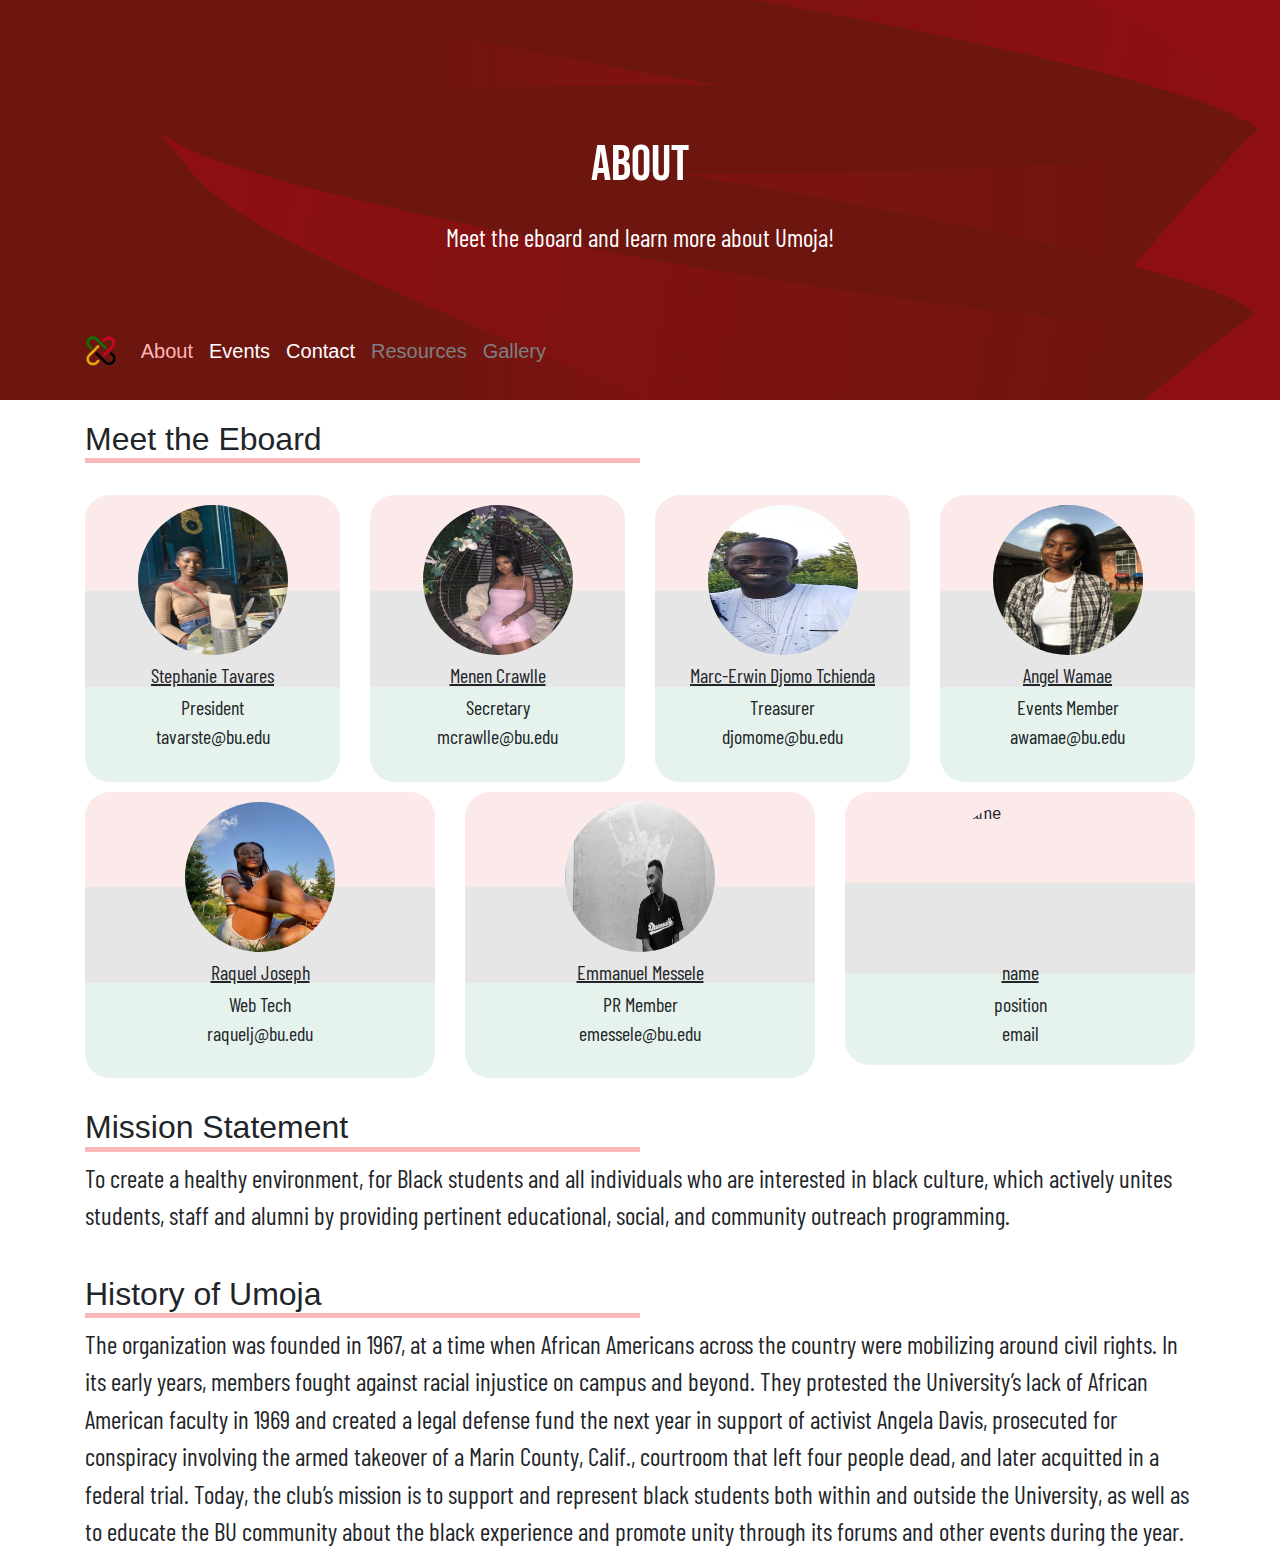
==== about.html @ 80a41975 "fix eboard" ====
<!DOCTYPE html>
<html>

<head>
  <title>Umoja: About</title>
  <meta charset="utf-8">
  <meta name="viewport" content="width=device-width, initial-scale=1">
  <link rel="stylesheet" href="https://stackpath.bootstrapcdn.com/bootstrap/4.3.1/css/bootstrap.min.css" integrity="sha384-ggOyR0iXCbMQv3Xipma34MD+dH/1fQ784/j6cY/iJTQUOhcWr7x9JvoRxT2MZw1T" crossorigin="anonymous">
  <script src="https://code.jquery.com/jquery-3.3.1.slim.min.js" integrity="sha384-q8i/X+965DzO0rT7abK41JStQIAqVgRVzpbzo5smXKp4YfRvH+8abtTE1Pi6jizo" crossorigin="anonymous"></script>
  <script src="https://cdnjs.cloudflare.com/ajax/libs/popper.js/1.14.7/umd/popper.min.js" integrity="sha384-UO2eT0CpHqdSJQ6hJty5KVphtPhzWj9WO1clHTMGa3JDZwrnQq4sF86dIHNDz0W1" crossorigin="anonymous"></script>
  <script src="https://stackpath.bootstrapcdn.com/bootstrap/4.3.1/js/bootstrap.min.js" integrity="sha384-JjSmVgyd0p3pXB1rRibZUAYoIIy6OrQ6VrjIEaFf/nJGzIxFDsf4x0xIM+B07jRM" crossorigin="anonymous"></script>
  <link rel="stylesheet" href="assets/css/about.css">
  <link rel="stylesheet" href="assets/css/style.css">
</head>
<script type="text/javascript" src="assets/js/main.js"></script>

<body>
  <div id="header">
    <div id="header-img">
      <div class="center-txt">
        <p id='title'>About</p>
        <p id='subtitle'>Meet the eboard and learn more about Umoja!</p>
      </div>
    <div id="navigation">
      <nav class="mb-1 navbar navbar-expand-lg navbar-dark">
        <div class="container">
          <a class="navbar-brand" href="index.html" rel="external"><img src="assets/img/umoja-logo.png" alt="" id="umoja-logo"></a>
          <button class="navbar-toggler" type="button" data-toggle="collapse" data-target="#navbarNav" aria-controls="navbarNav" aria-expanded="false" aria-label="Toggle navigation">
            <span class="navbar-toggler-icon"></span>
          </button>
          <div class="collapse navbar-collapse" id="navbarNav">
            <ul class="navbar-nav">
              <li class="nav-item">
                <a class="nav-link" href="index.html" rel="external" id="home-button">Home</a>
              </li>
              <li class="nav-item">
                <a class="nav-link active" href="about.html" rel="external">About</a>
              </li>
              <li class="nav-item">
                <a class="nav-link" href="events.html" rel="external">Events</a>
              </li>
              <li class="nav-item">
                <a class="nav-link" href="contact.html" rel="external">Contact</a>
              </li>
              <li class="nav-item">
                <a class="nav-link disabled" href="resources.html" rel="external">Resources</a>
              </li>
              <li class="nav-item">
                <a class="nav-link disabled" href="gallery.html" rel="external">Gallery</a>
              </li>
            </ul>
          </div>
        </div>
      </nav>
    </div>
  </div>
  </div>
  <section class="container">
    <h2>Meet the Eboard</h2><br>
    <div id="members">
      <div class="row" id="row1">
        <div id="member1" class="member col-sm">
          <div class="member-button">
            <img class="rounded-circle" alt="name" src="assets/img/bio/stephanie.jpeg" data-holder-rendered="true">
            <div class="member-text">
              <p>Stephanie Tavares</p>
              <p>President</p>
              <p>tavarste@bu.edu</p>
              <span>Year: 2021 <br>
                School: College of Arts and Sciences <br>
                Major: Political Science <br>
                Hometown: Pawtucket, RI <br>
                A cartoon character that describes me best would definitely be Susie Carmichael because I used to wear my hair in three braids like her and she loves babies.
              </span>
            </div>
          </div>
        </div>
        <div id="member2" class="member col-sm">
          <div class="member-button">
            <img class="rounded-circle" alt="name" src="assets/img/bio/menen.jpeg" data-holder-rendered="true">
            <div class="member-text">
              <p>Menen Crawlle</p>
              <p>Secretary</p>
              <p>mcrawlle@bu.edu</p>
              <span>Year: 2022<br>
                School: College of Arts and Sciences <br>
                Major: Sociology Minor: African American Studies <br>
                Hometown: <br>
                A cartoon character that describes me best would definitely be Penny Proud. I don’t really watch much cartoons but Proud Family was one of my favorite shows growing up. Penny is smart and talented and loves to hang out with her
                friends, just like me!
              </span>
            </div>
          </div>
        </div>
        <div id="member3" class="member col-sm">
          <div class="member-button">
            <img class="rounded-circle" alt="name" src="assets/img/bio/marc.jpeg" data-holder-rendered="true">
            <div class="member-text">
              <p>Marc-Erwin Djomo Tchienda</p>
              <p>Treasurer</p>
              <p>djomome@bu.edu</p>
              <span>Year: 2021<br>
                School: College of Arts and Sciences <br>
                Major: Economics <br>
                Hometown: Greenburgh, NY <br>
                A cartoon character that describes me best would definitely be Mack Mackenzie from the show Daria because of our alter egos.
              </span>
            </div>
          </div>
        </div>
        <div id="member4" class="member col-sm">
          <div class="member-button">
            <img class="rounded-circle" alt="name" src="assets/img/bio/angel.jpeg" data-holder-rendered="true">
            <div class="member-text">
              <p>Angel Wamae</p>
              <p>Events Member</p>
              <p>awamae@bu.edu</p>
              <span>Year: Junior 2021 <br>
                School: College of Arts and Sciences <br>
                Major: Political Science <br>
                Minor: African American Studies <br>
                Hometown: Plano, TX <br>
                A cartoon character that describes me best would definitely be Spongebob - Spongebob was my favorite cartoon growing up! I don’t take life too seriously and I would say I'm determined, loyal and fun loving.
              </span>
            </div>
          </div>
        </div>
      </div>
      <div class="row" id="row2">
        <div id="member5" class="member col-sm">
          <div class="member-button">
            <img class="rounded-circle" alt="name" src="assets/img/bio/raquel.jpeg" data-holder-rendered="true">
            <div class="member-text">
              <p>Raquel Joseph</p>
              <p>Web Tech</p>
              <p>raquelj@bu.edu</p>
              <span>Year: 2023 <br>
                School: College of Arts and Sciences <br>
                Major: Computer Science <br>
                Hometown: Brooklyn, NY <br>
                A cartoon character that describes me best would definitely be Asami from Legend of Korra because she's a quick thinker (and because she's one of my favorite characters of all time).
              </span>
            </div>
          </div>
        </div>
        <div id="member6" class="member col-sm">
          <div class="member-button">
            <img class="rounded-circle" alt="name" src="assets/img/bio/emmanuel.jpeg" data-holder-rendered="true">
            <div class="member-text">
              <p>Emmanuel Messele</p>
              <p>PR Member</p>
              <p>emessele@bu.edu</p>
              <span>Year: 2023 <br>
                School: College of Arts and Sciences <br>
                Major: Sociology (premed) <br>
                Hometown: Boston, MA <br>
                If I could choose a cartoon character that describes me, I would pick Simba from The Lion King because Simba values family and he learns to be a responsible leader.
              </span>
            </div>
          </div>
        </div>
        <div id="member7" class="member col-sm">
          <div class="member-button">
            <img class="rounded-circle" alt="name" src="" data-holder-rendered="true">
            <div class="member-text">
              <p>name</p>
              <p>position</p>
              <p>email</p>
            </div>
          </div>
        </div>
      </div>
    </div>
    <div id="mission">
      <h2>Mission Statement</h2>
      <p>To create a healthy environment, for Black students and all individuals who are interested in black culture, which actively unites students, staff and alumni by providing pertinent educational, social, and community outreach programming.</p>
    </div><br>
    <div id="history">
      <h2>History of Umoja</h2>
      <p>The organization was founded in 1967, at a time when African Americans across the country were mobilizing around civil rights. In its early years, members fought against racial injustice on campus and beyond. They protested the
        University’s lack of African American faculty in 1969 and created a legal defense fund the next year in support of activist Angela Davis, prosecuted for conspiracy involving the armed takeover of a Marin County, Calif., courtroom that left
        four people dead, and later acquitted in a federal trial. Today, the club’s mission is to support and represent black students both within and outside the University, as well as to educate the BU community about the black experience and
        promote unity through its forums and other events during the year.</p>
    </div>
  </section>
</body>

</html>
---- assets/css/about.css ----
h2{
  border-bottom: solid 5px #ffb8b8;
}

.navbar-dark a:hover{
  text-decoration: none !important;
  color: #ffb8b8 !important;
}

.navbar-dark .active{
  color: #ffb8b8 !important;
}

/* Members section */
#members p{
  text-align: center;
}

img{
  display: block;
  margin-left: auto;
  margin-right: auto;
}

#members img{
  height: 150px;
  width: 150px;
}

#row2{
  margin-bottom: 20px;
}

#mission p, #history p{
  font-size: 25px;
}

.member-text p:first-child{
  text-decoration: underline;
  line-height: 1;
}

.member-button{
  background-image: url("../img/pan-african-flag.png");
  background-color: #e6e6e6;
  background-size: cover;
  background-repeat: no-repeat;
  background-blend-mode: screen;
  border-radius: 25px;
  margin-bottom: 10px;
  padding-top: 10px;
  padding-bottom: 10px;
}

.member-text{
  margin-top: 10px;
  line-height: 80%;
}

.member-button span {
  max-width: 0;
  height: 0;
  display: inline-block;
  vertical-align: top;
  overflow: hidden;
  transition: max-width 0.5s, height 0.5s;
  -webkit-transition: max-width 0.5s, height 0.5s;
  line-height: 1.8;
  padding-left: 10px;
  padding-right: 10px;
}

.member-button:hover span {
  width: 300px;
  max-width: 20rem;
  height: 25rem;
  word-wrap: break-word;
  overflow: visible;
}

#header-img{
  background: url("../img/about-background.png");
  background-position: center;
  background-repeat: no-repeat;
  background-size: cover;
  margin-bottom: 20px;
}
---- assets/css/style.css ----
/* @import url('https://fonts.googleapis.com/css2?family=Fira+Sans+Condensed&display=swap'); */
/* @import url('https://fonts.googleapis.com/css2?family=Fira+Sans+Condensed:wght@300&display=swap'); */
@import url('https://fonts.googleapis.com/css2?family=Barlow+Condensed&display=swap');
@import url('https://fonts.googleapis.com/css2?family=Bebas+Neue&display=swap');
p{
  font-family: 'Barlow Condensed', sans-serif;
  font-size: 20px;
}

#header-img{
  width: 100%;
  height: 400px;
}

#navigation{
  font-size: 20px;
  background-color: transparent;
  position: relative;
  top: 80%;
}

.center-txt{
  position: absolute;
  top: 200px;
  left: 50%;
  transform: translate(-50%, -50%);
  text-align: center;
}

#header{
  background-color: white;
  color: white;
}

#title{
  font-size: 50px;
  font-family: 'Bebas Neue', cursive;
}

#subtitle{
  font-size: 25px;
}

#umoja-logo{
  height: 30px;
}

.navbar-dark a{
  text-decoration: none !important;
  color: white !important;
}

.navbar-dark .disabled{
  color: gray !important;
}

h2{
  width: 50%;
}

@media only screen and (max-width: 993px) {
  #umoja-logo {
    display: none;
  }
  h2{
    width: 100%
  }
  #navigation{
    position: inherit;
  }
}

@media only screen and (min-width: 993px) {
  #home-button {
    display: none;
  }
}
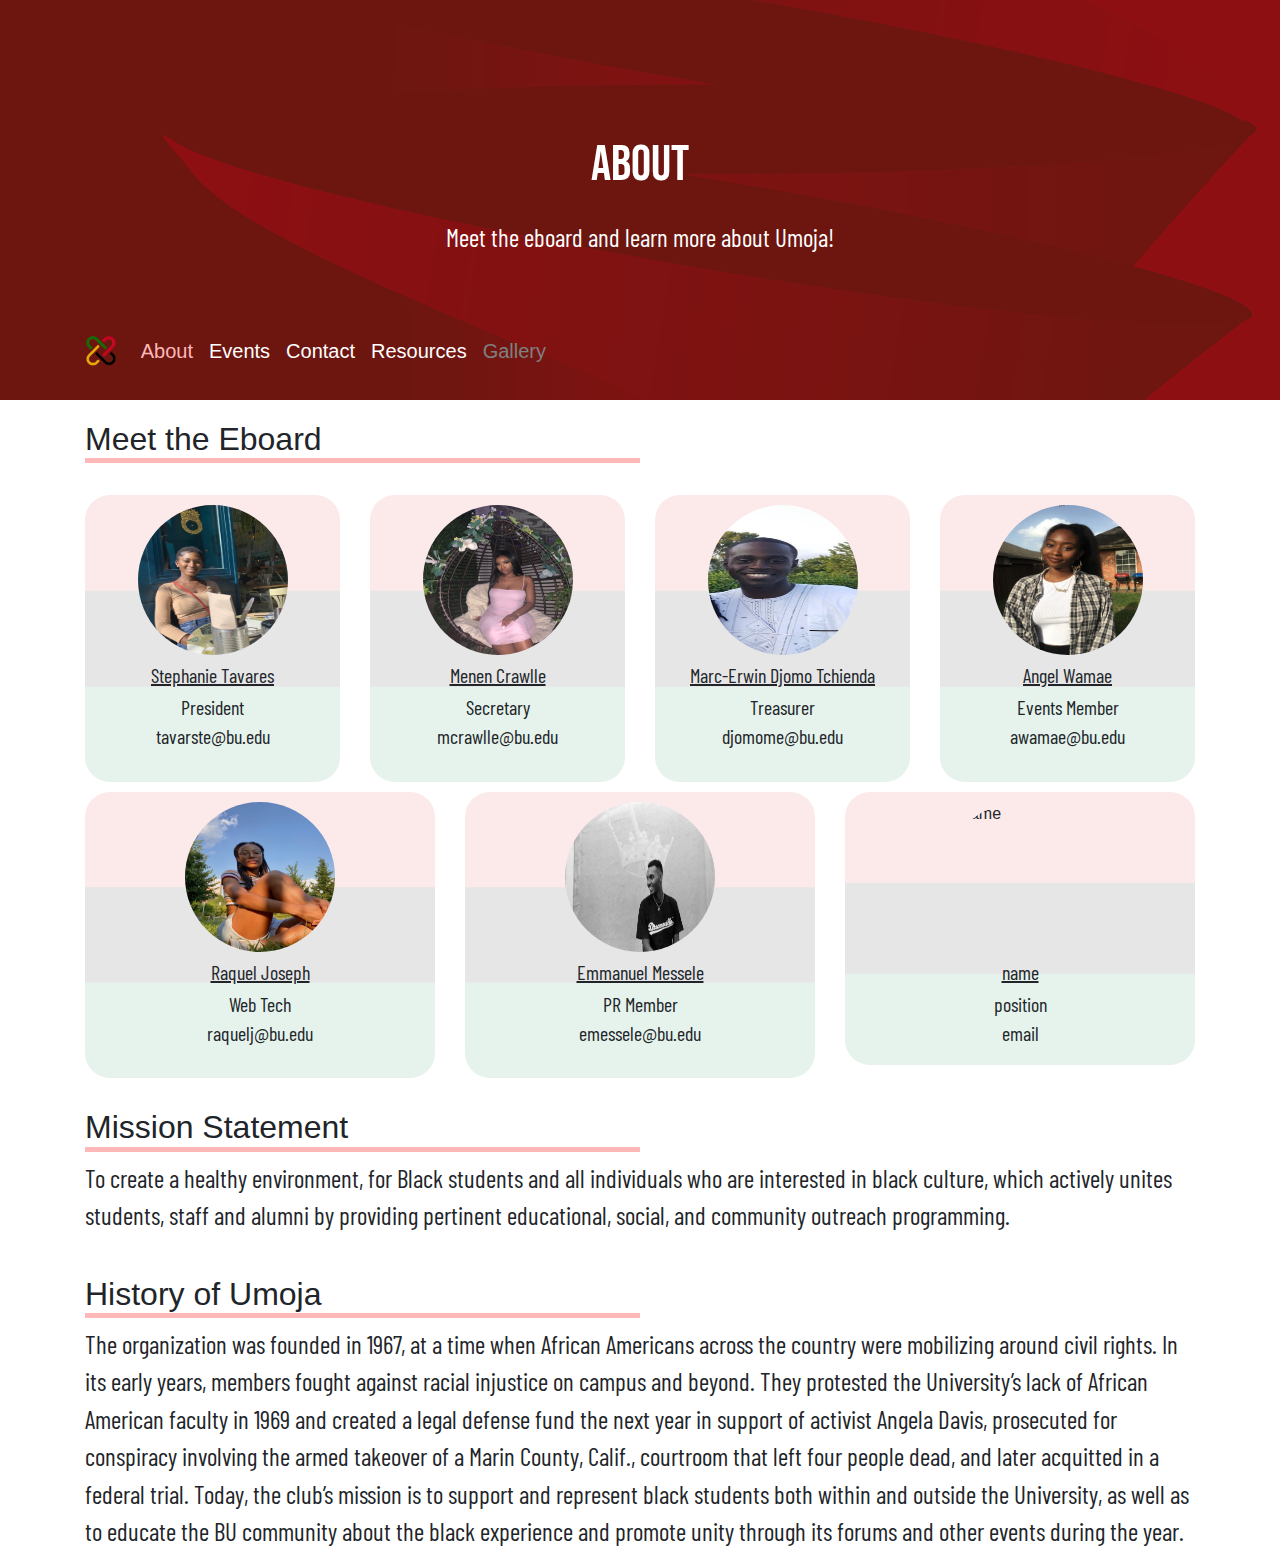
==== commit aa0c51e6: "add black orgs" ====
--- a/about.html
+++ b/about.html
@@ -43,7 +43,7 @@
                 <a class="nav-link" href="contact.html" rel="external">Contact</a>
               </li>
               <li class="nav-item">
-                <a class="nav-link disabled" href="resources.html" rel="external">Resources</a>
+                <a class="nav-link" href="resources.html" rel="external">Resources</a>
               </li>
               <li class="nav-item">
                 <a class="nav-link disabled" href="gallery.html" rel="external">Gallery</a>
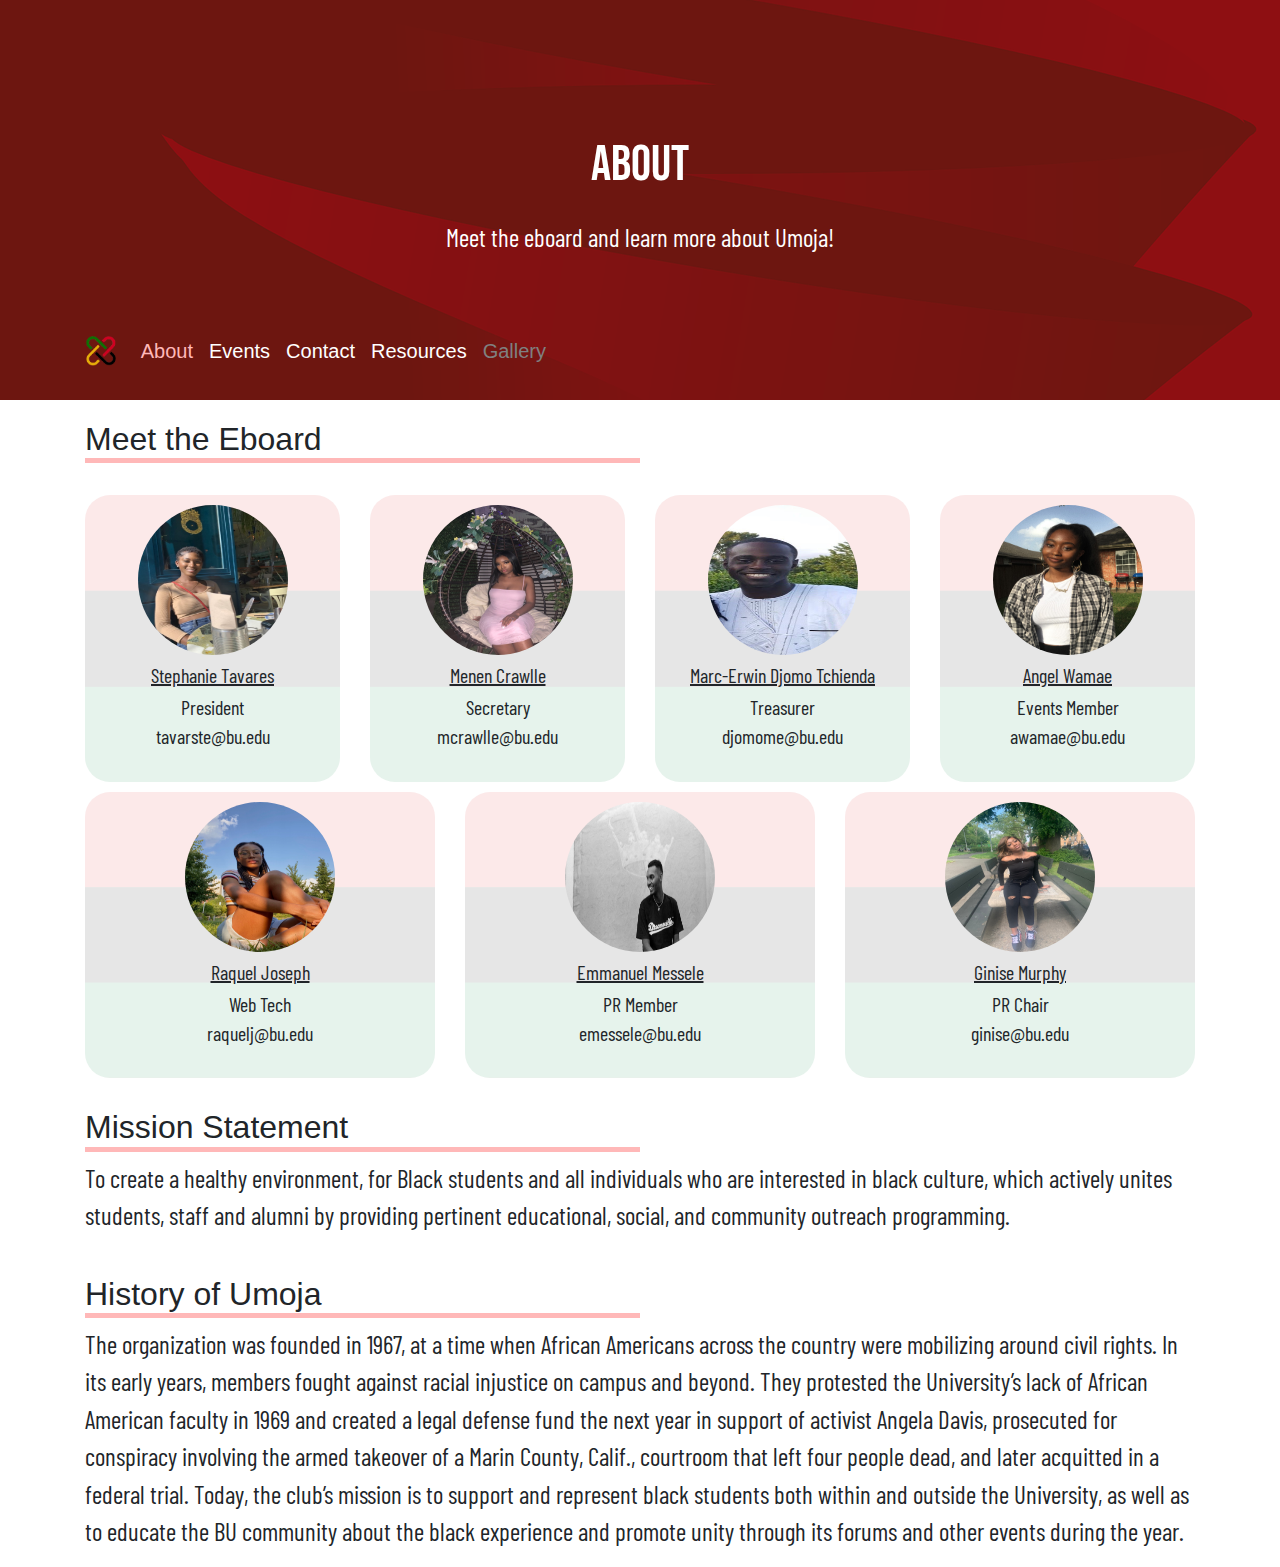
==== commit 7dd31620: "add gigi bio" ====
--- a/about.html
+++ b/about.html
@@ -6,6 +6,7 @@
   <meta charset="utf-8">
   <meta name="viewport" content="width=device-width, initial-scale=1">
   <link rel="stylesheet" href="https://stackpath.bootstrapcdn.com/bootstrap/4.3.1/css/bootstrap.min.css" integrity="sha384-ggOyR0iXCbMQv3Xipma34MD+dH/1fQ784/j6cY/iJTQUOhcWr7x9JvoRxT2MZw1T" crossorigin="anonymous">
+  <link rel="shortcut icon" type="image/png" href="assets/img/umoja-logo.png"/>
   <script src="https://code.jquery.com/jquery-3.3.1.slim.min.js" integrity="sha384-q8i/X+965DzO0rT7abK41JStQIAqVgRVzpbzo5smXKp4YfRvH+8abtTE1Pi6jizo" crossorigin="anonymous"></script>
   <script src="https://cdnjs.cloudflare.com/ajax/libs/popper.js/1.14.7/umd/popper.min.js" integrity="sha384-UO2eT0CpHqdSJQ6hJty5KVphtPhzWj9WO1clHTMGa3JDZwrnQq4sF86dIHNDz0W1" crossorigin="anonymous"></script>
   <script src="https://stackpath.bootstrapcdn.com/bootstrap/4.3.1/js/bootstrap.min.js" integrity="sha384-JjSmVgyd0p3pXB1rRibZUAYoIIy6OrQ6VrjIEaFf/nJGzIxFDsf4x0xIM+B07jRM" crossorigin="anonymous"></script>
@@ -161,11 +162,18 @@
         </div>
         <div id="member7" class="member col-sm">
           <div class="member-button">
-            <img class="rounded-circle" alt="name" src="" data-holder-rendered="true">
+            <img class="rounded-circle" alt="name" src="assets/img/bio/gigi.jpeg" data-holder-rendered="true">
             <div class="member-text">
-              <p>name</p>
-              <p>position</p>
-              <p>email</p>
+              <p>Ginise Murphy</p>
+              <p>PR Chair</p>
+              <p>ginise@bu.edu</p>
+              <span>Year: 2023 <br>
+                School: College of Arts and Sciences <br>
+                Major: Biology (premed) <br>
+                Minor: Chemistry and Spanish <br>
+                Hometown: Brooklyn, NY <br>
+                I’d like to say my favorite cartoon character is Missy from Big Mouth because as the show progressed, she became more empowering and began to recognize that she was worth more than just some little girl. I feel like I can resonate with her because over time I opened up more and started to embrace myself more than I used to.
+              </span>
             </div>
           </div>
         </div>
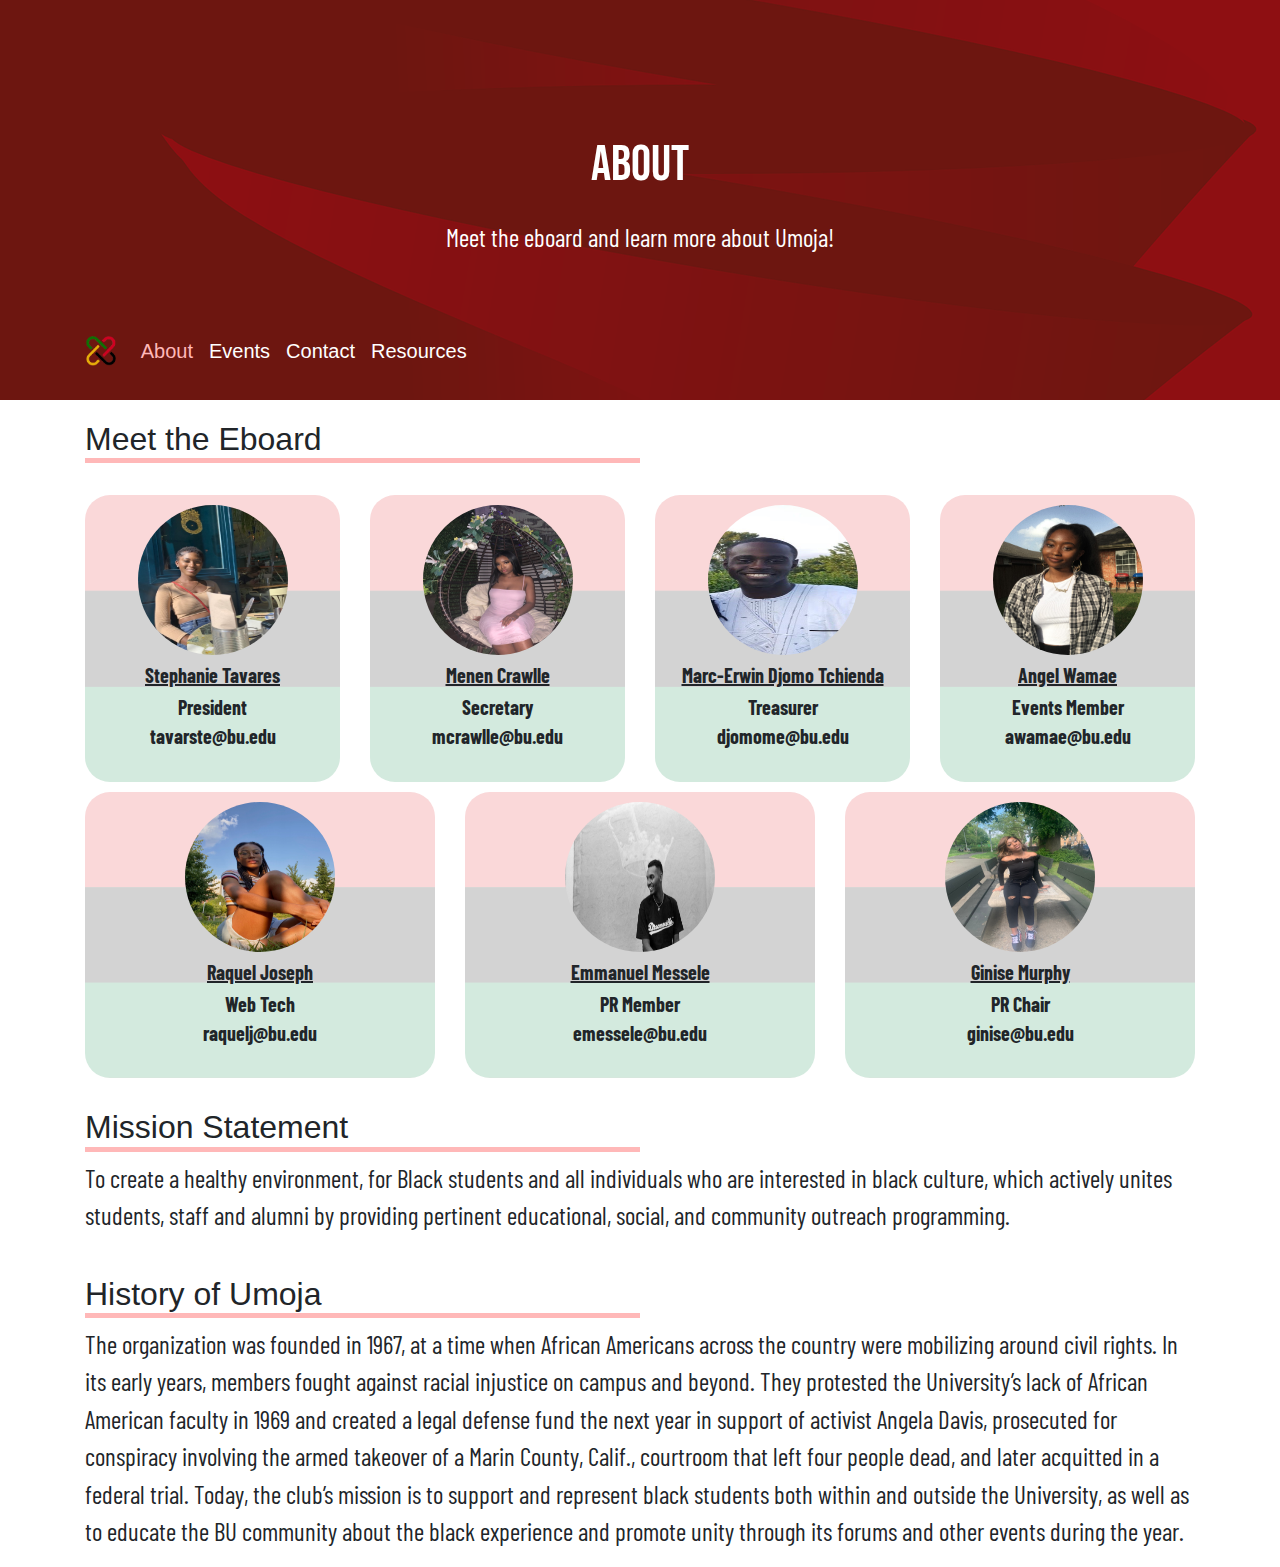
==== commit c44b62c7: "remove gallery button" ====
--- a/about.html
+++ b/about.html
@@ -46,9 +46,9 @@
               <li class="nav-item">
                 <a class="nav-link" href="resources.html" rel="external">Resources</a>
               </li>
-              <li class="nav-item">
-                <a class="nav-link disabled" href="gallery.html" rel="external">Gallery</a>
-              </li>
+              <!-- <li class="nav-item">
+                <a class="nav-link disabled" href="gallery.html" rel="external" id='gallery-button'>Gallery</a>
+              </li> -->
             </ul>
           </div>
         </div>
--- a/assets/css/about.css
+++ b/assets/css/about.css
@@ -14,6 +14,8 @@
 /* Members section */
 #members p{
   text-align: center;
+  /* color: white; */
+  font-weight: bold;
 }
 
 img{
@@ -42,7 +44,7 @@
 
 .member-button{
   background-image: url("../img/pan-african-flag.png");
-  background-color: #e6e6e6;
+  background-color: lightgray;
   background-size: cover;
   background-repeat: no-repeat;
   background-blend-mode: screen;
@@ -50,6 +52,10 @@
   margin-bottom: 10px;
   padding-top: 10px;
   padding-bottom: 10px;
+}
+
+.member-button:hover{
+
 }
 
 .member-text{
@@ -68,6 +74,7 @@
   line-height: 1.8;
   padding-left: 10px;
   padding-right: 10px;
+  /* color: white; */
 }
 
 .member-button:hover span {
--- a/assets/css/style.css
+++ b/assets/css/style.css
@@ -75,3 +75,10 @@
     display: none;
   }
 }
+
+input:-webkit-autofill,
+input:-webkit-autofill:hover,
+input:-webkit-autofill:focus,
+input:-webkit-autofill:active  {
+    -webkit-box-shadow: 0 0 0 30px white inset !important;
+}
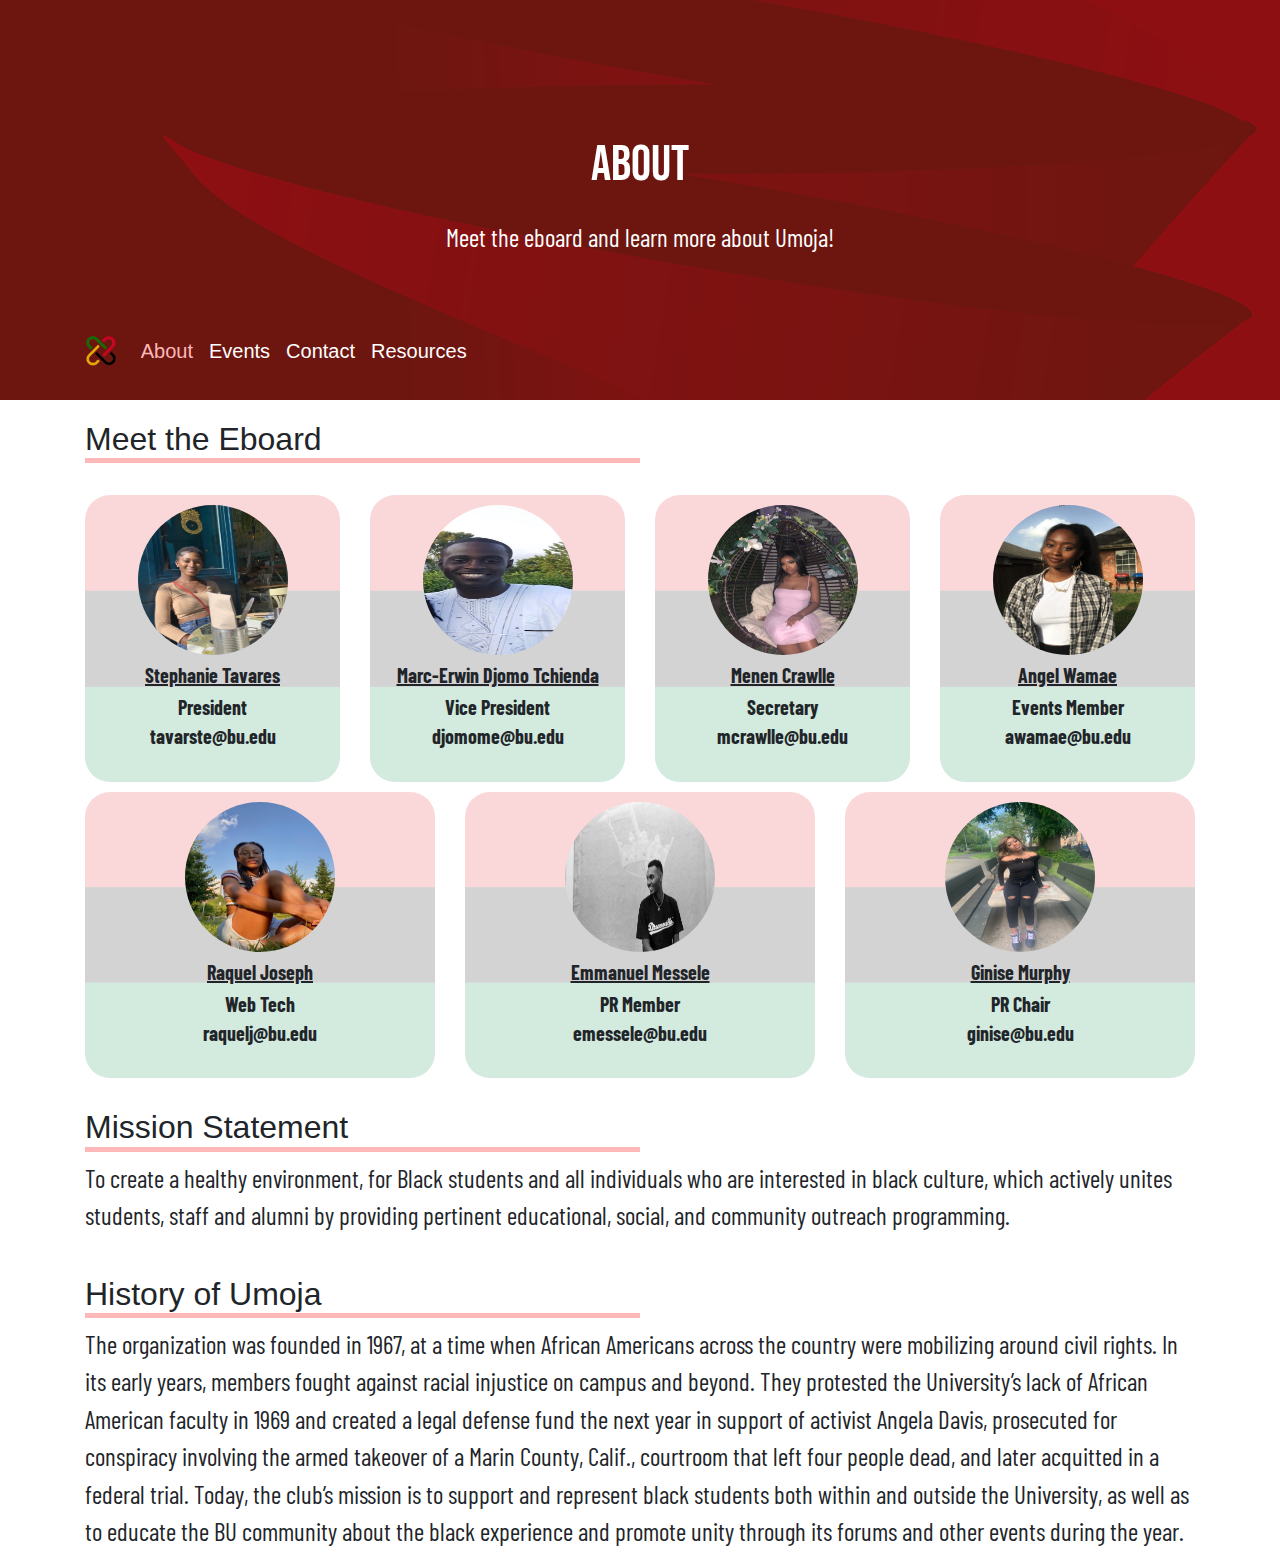
==== commit bc19fd79: "fix marc position" ====
--- a/about.html
+++ b/about.html
@@ -78,6 +78,22 @@
         </div>
         <div id="member2" class="member col-sm">
           <div class="member-button">
+            <img class="rounded-circle" alt="name" src="assets/img/bio/marc.jpeg" data-holder-rendered="true">
+            <div class="member-text">
+              <p>Marc-Erwin Djomo Tchienda</p>
+              <p>Vice President</p>
+              <p>djomome@bu.edu</p>
+              <span>Year: 2021<br>
+                School: College of Arts and Sciences <br>
+                Major: Economics <br>
+                Hometown: Greenburgh, NY <br>
+                A cartoon character that describes me best would definitely be Mack Mackenzie from the show Daria because of our alter egos.
+              </span>
+            </div>
+          </div>
+        </div>
+        <div id="member3" class="member col-sm">
+          <div class="member-button">
             <img class="rounded-circle" alt="name" src="assets/img/bio/menen.jpeg" data-holder-rendered="true">
             <div class="member-text">
               <p>Menen Crawlle</p>
@@ -89,22 +105,6 @@
                 Hometown: <br>
                 A cartoon character that describes me best would definitely be Penny Proud. I don’t really watch much cartoons but Proud Family was one of my favorite shows growing up. Penny is smart and talented and loves to hang out with her
                 friends, just like me!
-              </span>
-            </div>
-          </div>
-        </div>
-        <div id="member3" class="member col-sm">
-          <div class="member-button">
-            <img class="rounded-circle" alt="name" src="assets/img/bio/marc.jpeg" data-holder-rendered="true">
-            <div class="member-text">
-              <p>Marc-Erwin Djomo Tchienda</p>
-              <p>Treasurer</p>
-              <p>djomome@bu.edu</p>
-              <span>Year: 2021<br>
-                School: College of Arts and Sciences <br>
-                Major: Economics <br>
-                Hometown: Greenburgh, NY <br>
-                A cartoon character that describes me best would definitely be Mack Mackenzie from the show Daria because of our alter egos.
               </span>
             </div>
           </div>
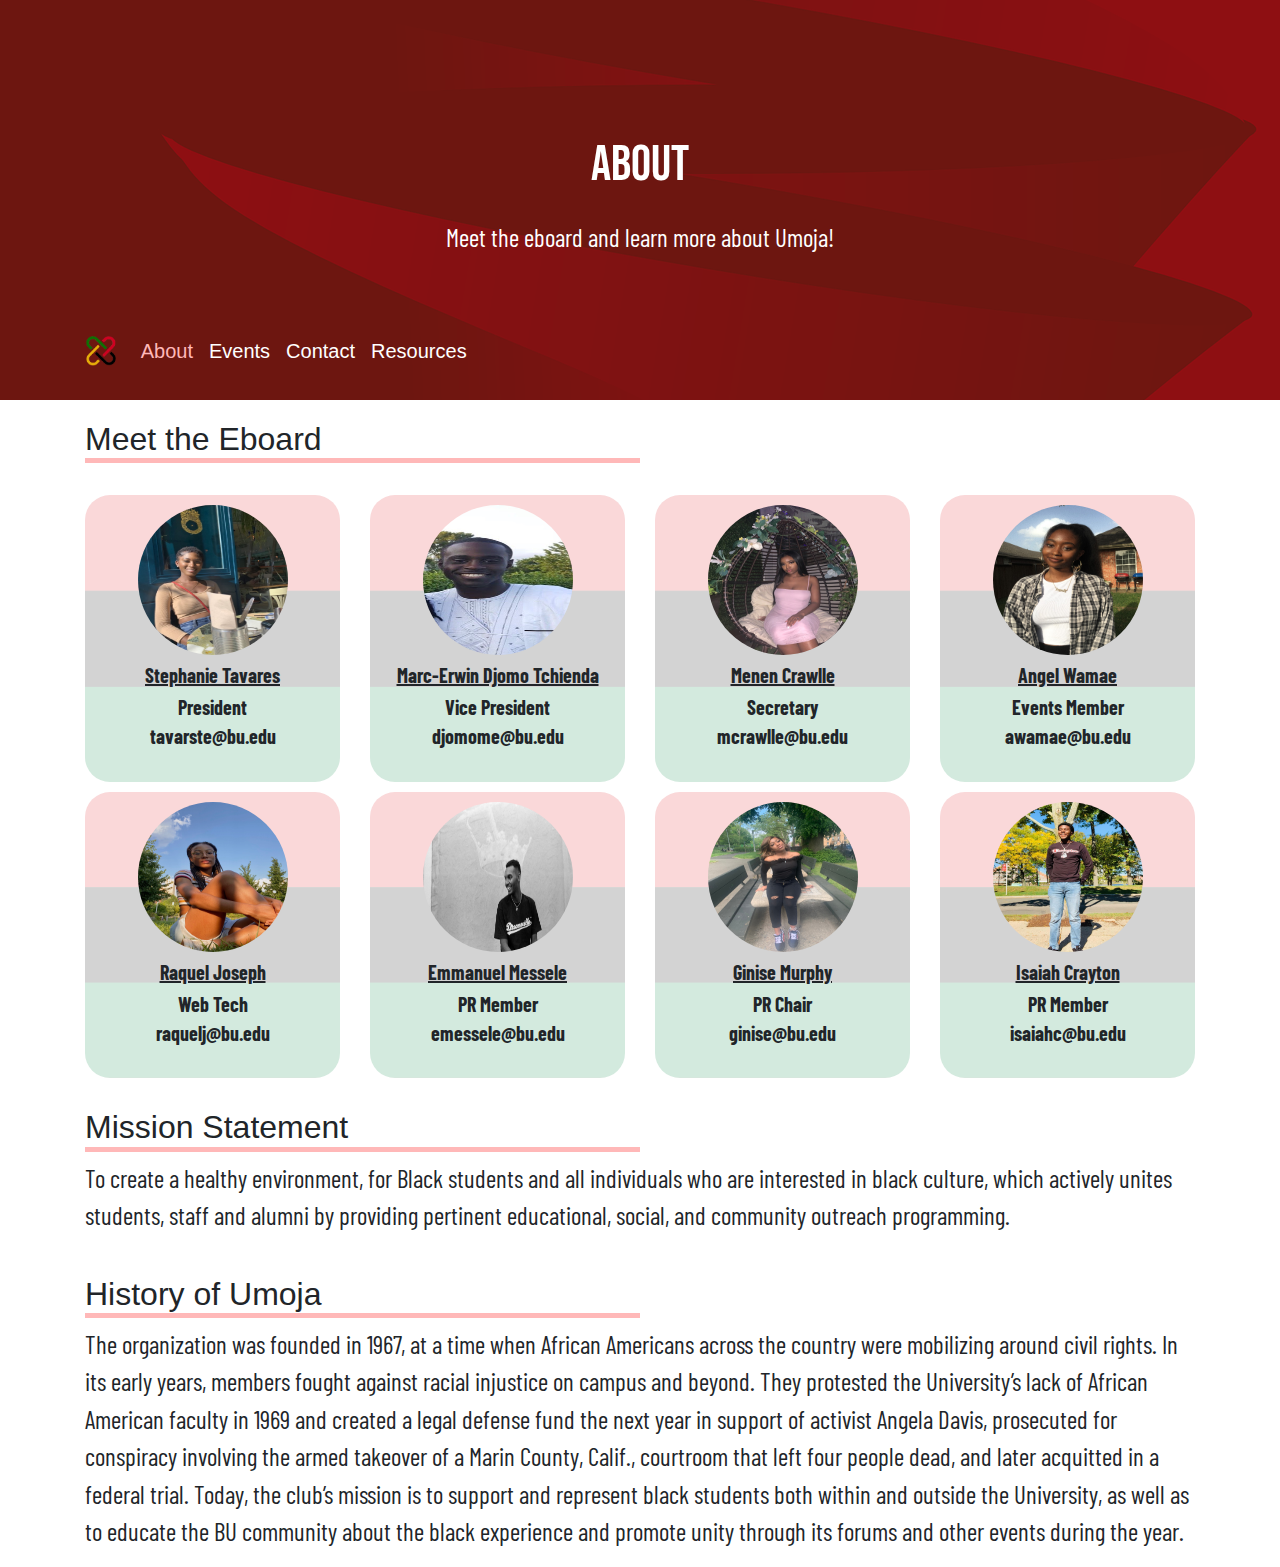
==== commit 1c9e76c5: "add isaiah" ====
--- a/about.html
+++ b/about.html
@@ -153,7 +153,7 @@
               <p>emessele@bu.edu</p>
               <span>Year: 2023 <br>
                 School: College of Arts and Sciences <br>
-                Major: Sociology (premed) <br>
+                Major: Sociology (Pre-Med) <br>
                 Hometown: Boston, MA <br>
                 If I could choose a cartoon character that describes me, I would pick Simba from The Lion King because Simba values family and he learns to be a responsible leader.
               </span>
@@ -169,11 +169,26 @@
               <p>ginise@bu.edu</p>
               <span>Year: 2023 <br>
                 School: College of Arts and Sciences <br>
-                Major: Biology (premed) <br>
+                Major: Biology (Pre-Med) <br>
                 Minor: Chemistry and Spanish <br>
                 Hometown: Brooklyn, NY <br>
                 I’d like to say my favorite cartoon character is Missy from Big Mouth because as the show progressed, she became more empowering and began to recognize that she was worth more than just some little girl. I feel like I can resonate with her because over time I opened up more and started to embrace myself more than I used to.
               </span>
+            </div>
+          </div>
+        </div>
+        <div id="member8" class="member col-sm">
+          <div class="member-button">
+            <img class="rounded-circle" alt="name" src="assets/img/bio/isaiah.png" data-holder-rendered="true">
+            <div class="member-text">
+              <p>Isaiah Crayton</p>
+              <p>PR Member</p>
+              <p>isaiahc@bu.edu</p>
+              <span>Year: 2023 <br>
+                School: College of Arts and Sciences <br>
+                Major: Neuroscience (Pre-Med) <br>
+                Hometown: Bridgewater, Massachusetts <br>
+                I would definitely be Steven Universe because he only wants to help everyone and always sees the good in people. Also, he loves to sing and people say my voice sounds like him.              </span>
             </div>
           </div>
         </div>
